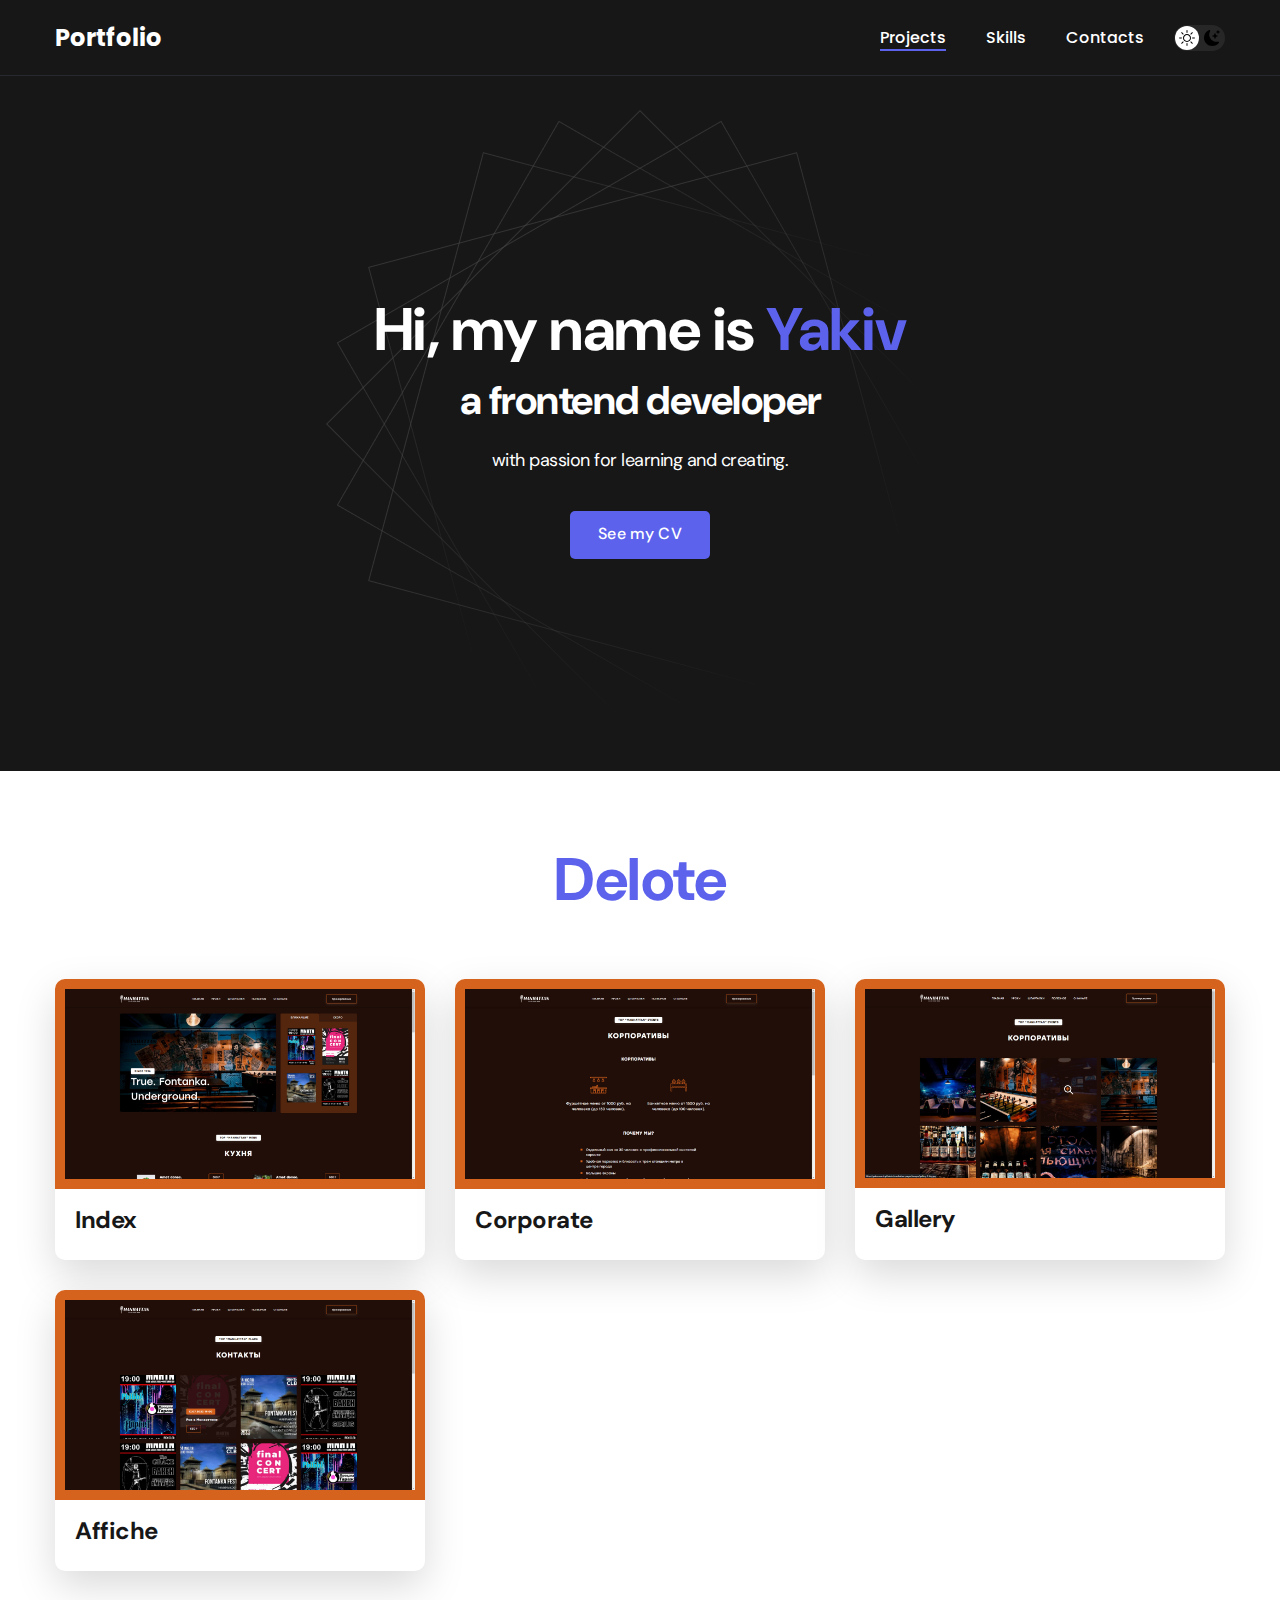
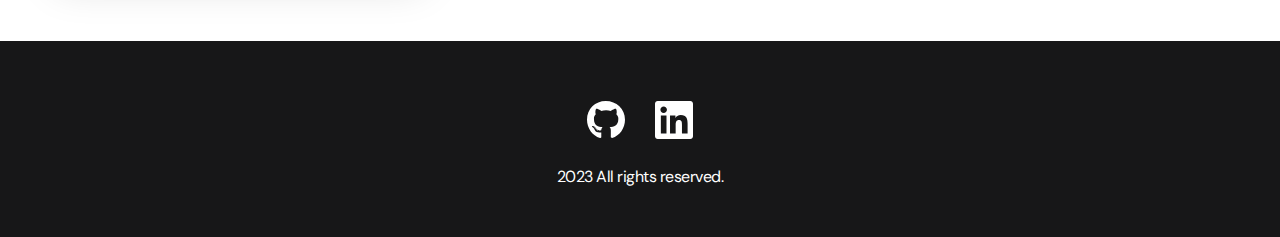
==== multi-page-2.html @ b53562e7 "add manhattan" ====
<!DOCTYPE html>
<html lang="en">

<head>
  <meta charset="UTF-8">
  <meta http-equiv="X-UA-Compatible" content="IE=edge">
  <meta name="viewport" content="width=device-width, initial-scale=1.0">
  <title>Portfolio</title>
  <link rel="stylesheet" href="./css/main.css">
</head>

<body>
  <nav class="nav">
    <div class="container">
      <div class="nav-row">
        <a href="./index.html" class="logo"><strong>Portfolio</strong></a>

        <button class="dark-mode-btn">
          <img src="./img/icons/sun.svg" alt="Light mode" class="dark-mode-btn__icon">
          <img src="./img/icons/moon.svg" alt="Dark mode" class="dark-mode-btn__icon">
        </button>

        <ul class="nav-list">
          <li class="nav-list__item"><a href="./index.html" class="nav-list__link nav-list__link--active">Projects</a>
          </li>
          <li class="nav-list__item"><a href="./skills.html" class="nav-list__link">Skills</a></li>
          <li class="nav-list__item"><a href="./contacts.html" class="nav-list__link">Contacts</a></li>
        </ul>
      </div>
    </div>
  </nav>

  <header class="header">
    <div class="header__wrapper">
      <h1 class="header__title">
        <strong>Hi, my name is <em>Yakiv</em></strong><br>
        a frontend developer
      </h1>
      <div class="header__text">
        <p>with passion for learning and creating.</p>
      </div>
      <a href="https://github.com/yakovmanit/CV/blob/main/Sample_CV.pdf " class="btn">See my CV</a>
    </div>
  </header>

  <section class="section">
    <div class="container">
      <h2 class="title-1">Delote</h2>
      <ul class="projects">
        <li class="project">
          <a href="https://yakovmanit.github.io/manhattan-pages/"> 
            <img src="./img/multi-page/manhattan-index.jpg" alt="Project img" class="project__img project__img--manhattan">
            <h3 class="project__title">Index</h3>
          </a>
        </li>
        <li class="project">
          <a href="https://yakovmanit.github.io/manhattan-pages/corporate.html">
            <img src="./img/multi-page/manhattan-corporate.jpg" alt="Project img" class="project__img project__img--manhattan">
            <h3 class="project__title">Corporate</h3>
          </a>
        </li>
        <li class="project">
          <a href="https://yakovmanit.github.io/manhattan-pages/gallery.html">
            <img src="./img/multi-page/manhattan-gallery.jpg" alt="Project img" class="project__img project__img--manhattan">
            <h3 class="project__title">Gallery</h3>
          </a>
        </li>
        <li class="project">
          <a href="https://yakovmanit.github.io/manhattan-pages/affiche.html">
            <img src="./img/multi-page/manhattan-contacts.jpg" alt="Project img" class="project__img project__img--manhattan">
            <h3 class="project__title">Affiche</h3>
          </a>
        </li>
      </ul>
    </div>
  </section>

  <footer class="footer">
    <div class="container">
      <div class="footer__wrapper">
        <ul class="social">
          <li class="social__item"><a href="https://github.com/yakovmanit"><img src="./img/icons/gitHub.svg"
                alt="Link"></a></li>
          <li class="social__item"><a
              href="https://www.linkedin.com/in/%D1%8F%D0%BA%D1%96%D0%B2-%D0%BC%D0%B0%D0%BD%D0%B8%D1%86%D1%8C%D0%BA%D0%B8%D0%B9-84a394285/"><img
                src="./img/icons/linkedIn.svg" alt="Link"></a></li>
        </ul>
        <div class="copyright">
          <p>2023 All rights reserved.</p>
        </div>
      </div>
    </div>
  </footer>

  <script src="./js/main.js"></script>

</body>

</html>
---- css/main.css ----
@import "./reset.css";
@import url('https://fonts.googleapis.com/css2?family=DM+Sans:wght@400;500;700&family=Poppins:wght@400;500;700&display=swap');

/*
font-family: 'DM Sans', sans-serif;
font-family: 'Poppins', sans-serif;
*/

/* * {
    border: 1px solid red;
} */

:root {
  --blackpure: #000;
  --black: #171718;
  --black-border: #26292D;
  --white: #fff;
  --purple: #5C62EC;

  --text-color: var(--black);

  --dark-bg: var(--black);
  --dark-border: var(--black-border);
  --header-text: var(--white);
  --accent: var(--purple);

  /* Light mode */
  --page-bg: var(--white);
  --text-color: var(--black);

  --title-1: var(--accent);

  --project-card-bg: var(--white);
  --project-card-text: var(--black);
  --box-shadow: 0px 5px 35px rgba(0, 0, 0, 0.25);
}

.dark {
  /* Dark mode */
  --page-bg: #252526;
  --text-color: var(--white);

  --title-1: var(--white);

  --project-card-bg: var(--black);
  --project-card-text: var(--white);
  --box-shadow: 0px 5px 35px rgba(0, 0, 0, 0.8);
}

html,
body {
  display: flex;
  flex-direction: column;
  min-height: 100vh;

  font-family: 'DM Sans', sans-serif;
  letter-spacing: -0.5px;

  /* Light mode */
  background-color: var(--page-bg);
  color: var(--text-color);
}

/* General */

.container {
  margin: 0 auto;
  padding: 0 15px;
  max-width: 1200px;
}

.none {
  display: none !important;
}

.section {
  margin: 70px 0;
}

.section+.section {
  margin-top: 0;
  margin-bottom: 90px;
}

.title-1 {
  margin-bottom: 60px;

  font-size: 60px;
  font-weight: 700;
  line-height: 1.3;
  color: var(--title-1);
  text-align: center;
}

.title-2 {
  margin-bottom: 20px;

  font-size: 40px;
  font-weight: 700;
  line-height: 1.3;
}

/* Nav */

.nav {
  padding: 20px 0;
  border-bottom: 1px solid var(--dark-border);
  background-color: var(--dark-bg);
  color: var(--header-text);
  letter-spacing: normal;
}

.nav-row {
  display: flex;
  justify-content: flex-end;
  align-items: center;
  column-gap: 30px;
  row-gap: 20px;
  flex-wrap: wrap;
}

.logo {
  margin-right: auto;
  color: var(--header-text);
  font-size: 24px;
  font-family: 'Poppins', sans-serif;
}

.logo strong {
  font-weight: 700;
}

.nav-list {
  display: flex;
  flex-wrap: wrap;
  row-gap: 10px;
  align-items: center;
  column-gap: 40px;
  font-size: 16px;
  font-weight: 500;
  font-family: 'Poppins', sans-serif;
}

.nav-list__link {
  color: var(--header-text);
  transition: opacity 0.2s ease-in;
}

.nav-list__link:hover {
  opacity: 0.8;
}

.nav-list__link--active {
  position: relative;
}

.nav-list__link--active::before {
  content: "";

  position: absolute;
  left: 0;
  top: 100%;

  display: block;
  height: 2px;
  width: 100%;
  background-color: var(--accent);
}

/* Dark mode btn */

.dark-mode-btn {
  order: 9;

  position: relative;
  display: flex;
  justify-content: space-between;

  width: 51px;
  height: 26px;
  padding: 5px;

  border-radius: 50px;
  background-color: #272727;
}

.dark-mode-btn::before {
  content: "";

  position: absolute;
  top: 1px;
  left: 1px;

  display: block;
  width: 24px;
  height: 24px;

  border-radius: 50%;
  background-color: var(--white);

  transition: left 0.2s ease-in;
}

.dark-mode-btn--active::before {
  left: 26px;
}

.dark-mode-btn__icon {
  position: relative;
  z-index: 9;
}

/* Header */

.header {
  padding: 40px 0;
  min-height: 695px;

  display: flex;
  justify-content: center;
  align-items: center;

  background-color: var(--dark-bg);
  background-image: url('./../img/header-bg.png');
  background-repeat: no-repeat;
  background-size: auto;
  background-position: center center;

  color: var(--header-text);
  text-align: center;
}

.header__wrapper {
  padding: 0 15px;
  max-width: 660px;
}

.header__title {
  margin-bottom: 20px;
  font-size: 40px;
  font-weight: 700;
  line-height: 1.4;
}

.header__title strong {
  font-size: 60px;
  font-weight: 700;
}

.header__title em {
  font-style: normal;
  color: var(--accent);
}

.header__text {
  margin-bottom: 40px;
  font-size: 18px;
  line-height: 1.333;
}

.header__text p+p {
  margin-top: 0.5em;
}

/* Btn */

.btn {
  display: inline-block;
  height: 48px;
  padding: 12px 28px;

  border-radius: 5px;
  background-color: var(--accent);
  color: var(--white);
  letter-spacing: 0.15px;
  font-size: 16px;
  font-weight: 500;

  transition: opacity 0.2s ease-in;
}

.btn:hover {
  opacity: 0.8;
}

.btn:active {
  position: relative;
  top: 1px;
}

/* Btn outline */

.btn-outline {
  display: flex;
  column-gap: 10px;
  align-items: center;

  height: 48px;
  padding: 12px 20px;

  border-radius: 5px;
  border: 1px solid var(--blackpure);
  background-color: var(--white);
  color: var(--blackpure);

  transition: opacity 0.2s ease-in;
}

.btn-outline:hover {
  opacity: 0.8;
}

.btn-outline:active {
  position: relative;
  top: 1px;
}

/* Projects  */

.projects {
  display: grid;
  flex-wrap: wrap;
  column-gap: 30px;
  row-gap: 30px;
  grid-template-columns: repeat(3, 1fr);

}

.project {
  max-width: 370px;
  background-color: var(--project-card-bg);
  box-shadow: 0 15px 40px rgba(0, 0, 0, 0.15);
  ;
  border-radius: 10px;
  transition: all .2s;
}

.project:hover {
  box-shadow: 0 20px 60px rgba(0, 0, 0, 0.2);
  transform: translateY(-2px);
}

.project__img {
  border-radius: 10px 10px 0 0;
  padding: 10px;
}

.project__img--1 {
  background-color: #46a358;
}

.project__img--2 {
  background-color: #08A652D9;
}

.project__img--3 {
  background-color: #e6b939;
}

.project__img--4 {
  background-color: #27368d;
}

.project__img--5 {
  background-color: #A9A32A;
}

.project__img--6 {
  background-color: #ff9900;
}

.project__img--7 {
  background-color: #c69963;
}

.project__img--8 {
  background-color: #c69963;
}

.project__img--9 {
  background-color: #c29525;
}

.project__img--10 {
  background-color: #c70101;
}

.project__img--11 {
  background-color: #cdaa7d;
}

.project__img--gidrotsikly {
  background-color: #1C62CD;
}

.project__img--delote {
  background-color: #cdaa7d; 
}

.project__img--manhattan {
  background-color: #D5621D; 
}

.project__title {
  padding: 15px 20px 25px;
  font-weight: 700;
  font-size: 24px;
  line-height: 1.3;
  color: var(--project-card-text);
}

/* Project details */

.project-details {
  margin: 0 auto;
  max-width: 865px;

  display: flex;
  flex-direction: column;
  align-items: center;

  text-align: center;
}

.project-details__cover {
  max-width: 100%;
  margin-bottom: 40px;

  box-shadow: 0px 5px 35px rgba(0, 0, 0, 0.25);
  border-radius: 10px;
}

.project-details__desc {
  margin-bottom: 30px;

  font-weight: 700;
  font-size: 24px;
  line-height: 1.3;
}

/* Content list */

.content-list {
  margin: 0 auto;
  max-width: 570px;
  display: flex;
  flex-direction: column;
  align-items: center;
  row-gap: 40px;
  text-align: center;
}

.content-list a {
  color: var(--accent);
}

.content-list__item {
  font-size: 18px;
  line-height: 1.5;
}

.content-list__item p+p {
  margin-top: 0.5em;
}

/* Footer */

.footer {
  margin-top: auto;
  padding: 60px 0 50px;
  background-color: var(--dark-bg);
  color: var(--header-text);
}

.footer__wrapper {
  display: flex;
  flex-direction: column;
  align-items: center;
  row-gap: 27px;
}

.social {
  display: flex;
  column-gap: 30px;
  align-items: center;
}

.copyright {
  font-size: 16px;
}

.copyright p+p {
  margin-top: 0.5em;
}

@media (max-width: 620px) {

  /* Header  */

  .header {
    min-height: unset;
  }

  .header__title {
    font-size: 30px;
  }

  .header__title strong {
    font-size: 40px;
  }

  /* Nav */

  .nav-row {
    justify-content: space-between;
  }

  .dark-mode-btn {
    order: 0;
  }

  /* General */

  .section {
    padding: 40px 0;
  }

  .title-1 {
    margin-bottom: 30px;
    font-size: 40px;
  }

  .title-2 {
    margin-bottom: 10px;
    font-size: 30px;
  }

  /* Projects */

  .project__title {
    font-size: 22px;
  }

  /* Project page */

  .project-details__desc {
    margin-bottom: 20px;
    font-size: 22px;
  }

  /* Content List */

  .content-list {
    row-gap: 20px;
  }

  .content-list__item {
    font-size: 16px;
  }

  /* Footer */

  .footer {
    padding: 40px 0 30px;
  }

  .footer__wrapper {
    row-gap: 20px;
  }

  /* Social */

  .social {
    column-gap: 20px;
  }

  .social__item {
    width: 28px;
  }

}

.gidrotsikly {
  margin-bottom: 90px;
}

@media only screen and (max-width: 768px) {
  .projects {
    grid-template-columns: repeat(2, 1fr);
    gap: 15px;
  }

  .project__title {
    padding: 10px 15px 10px;
    font-size: 20px;
  }

  .project__img {
    border-radius: 7px 7px 0 0;
    padding: 5px;
  }
}

@media only screen and (max-width: 425px) {
  .projects {
    gap: 10px;
  }
}
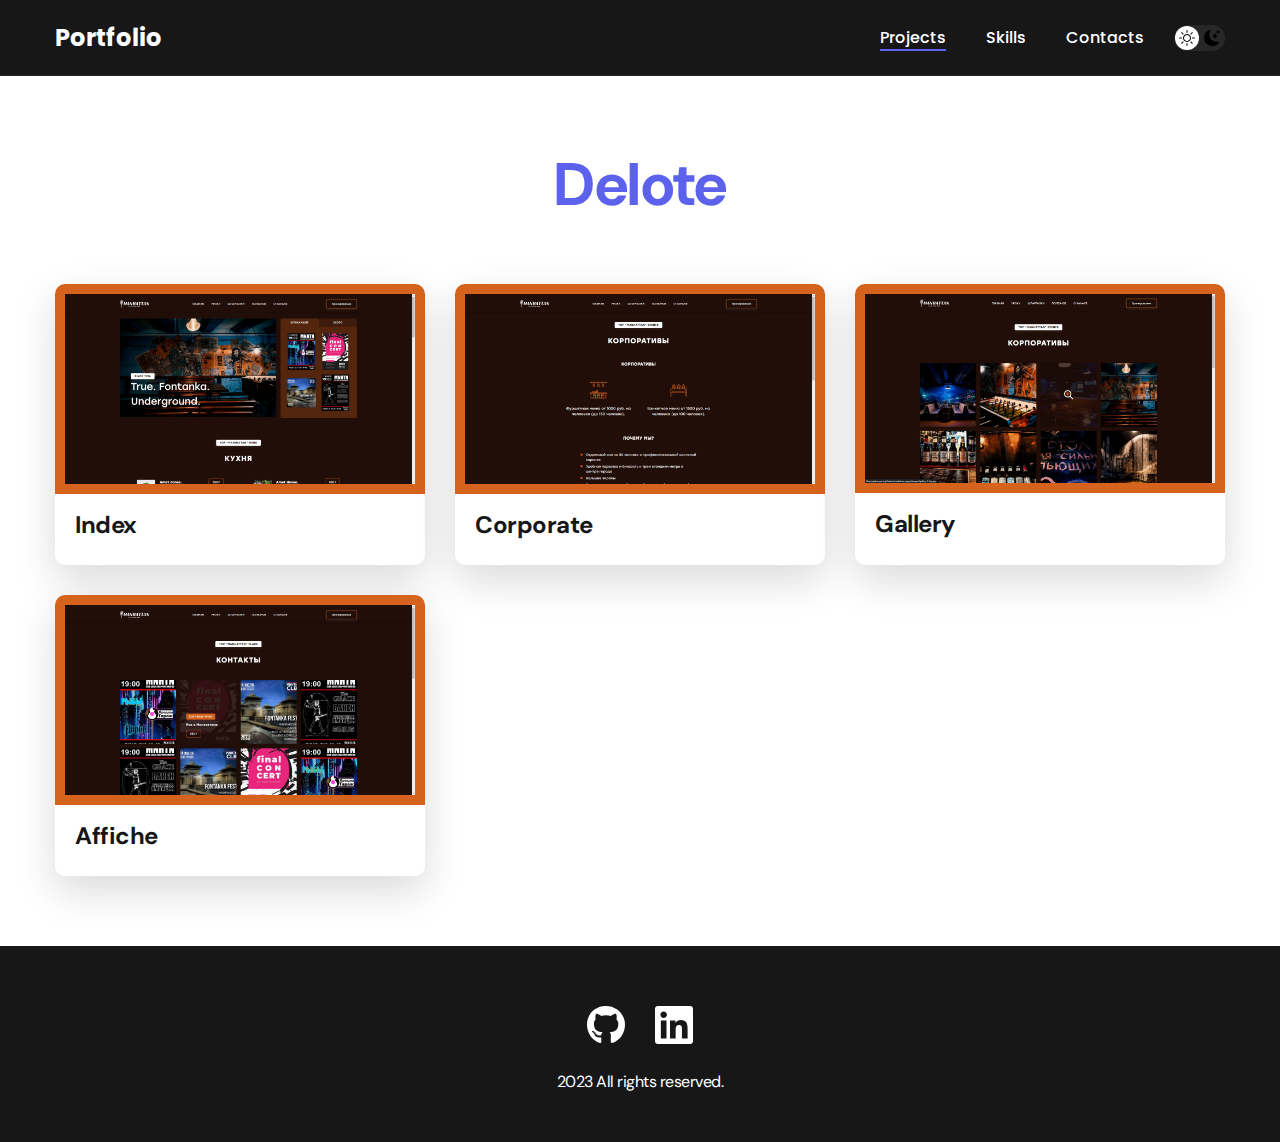
==== commit 175c64ba: "add something" ====
--- a/multi-page-2.html
+++ b/multi-page-2.html
@@ -29,7 +29,7 @@
       </div>
     </div>
   </nav>
-
+<!-- 
   <header class="header">
     <div class="header__wrapper">
       <h1 class="header__title">
@@ -41,7 +41,7 @@
       </div>
       <a href="https://github.com/yakovmanit/CV/blob/main/Sample_CV.pdf " class="btn">See my CV</a>
     </div>
-  </header>
+  </header> -->
 
   <section class="section">
     <div class="container">
